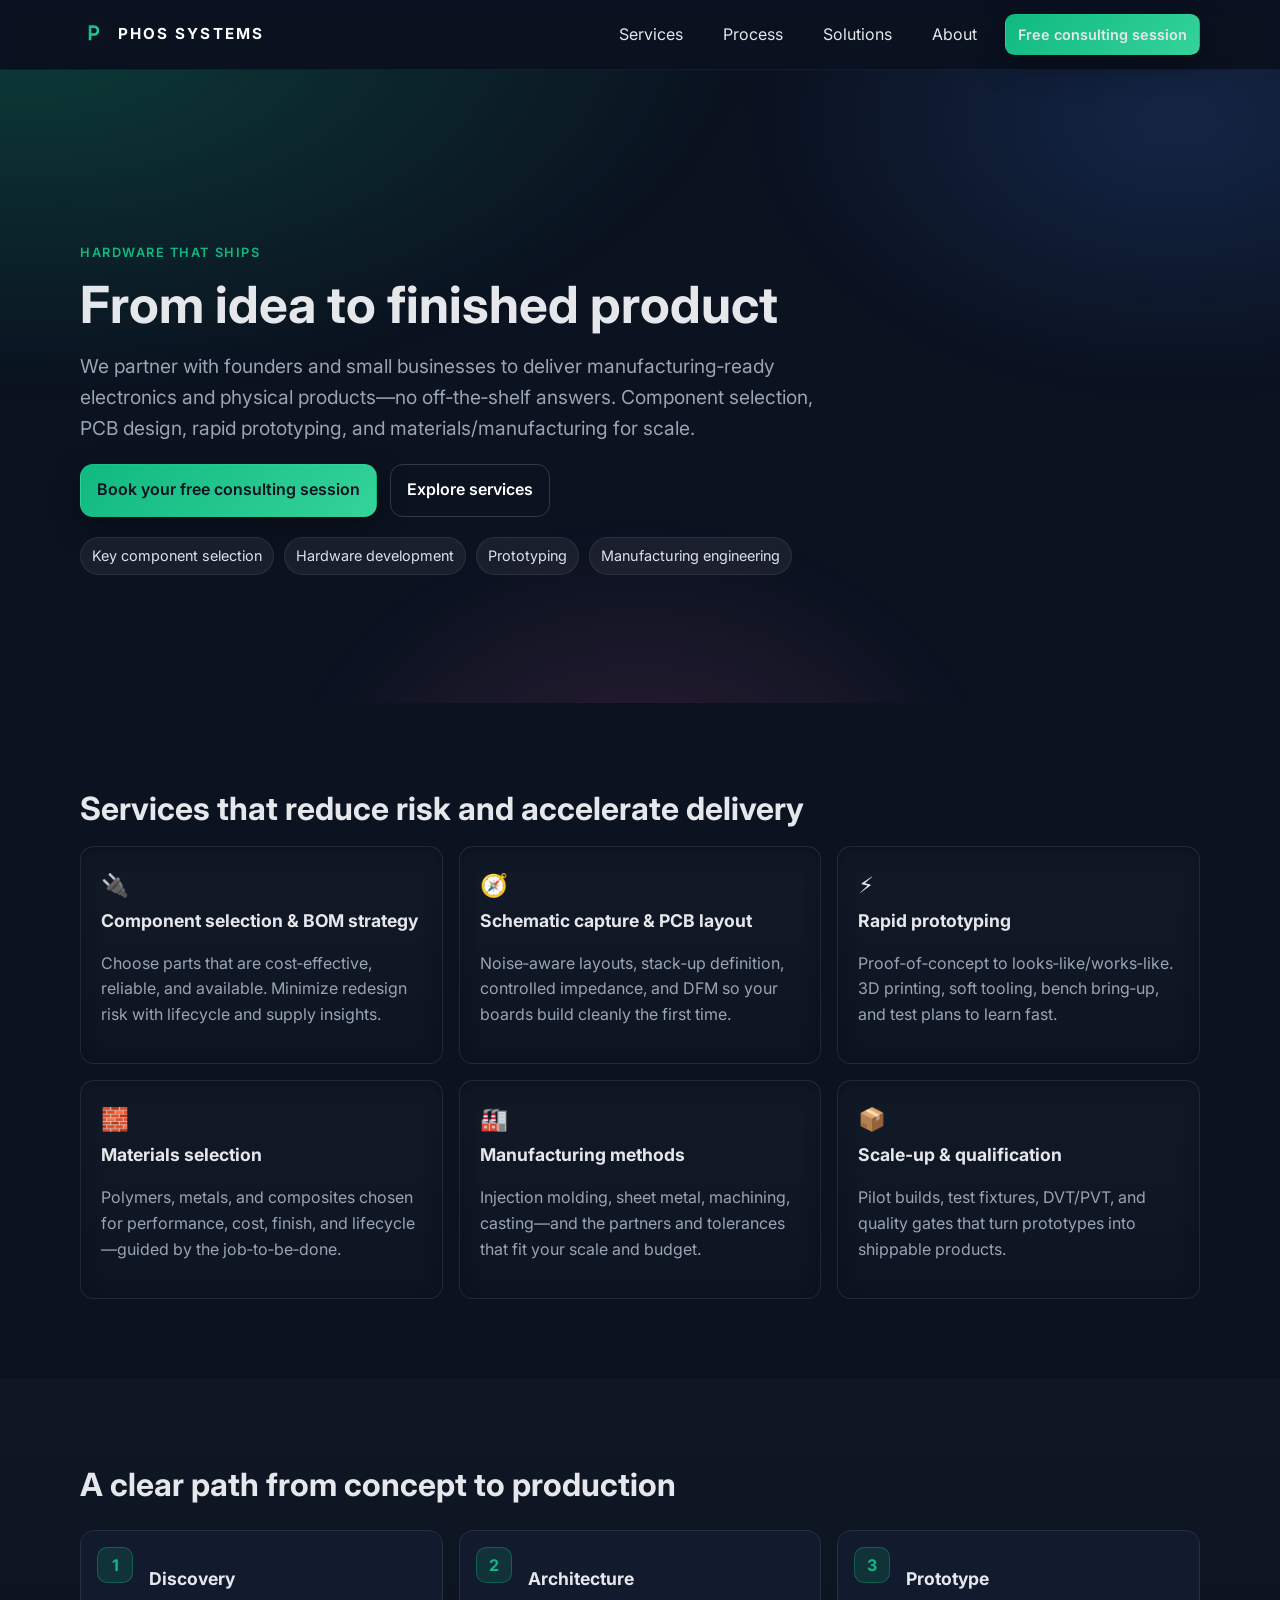
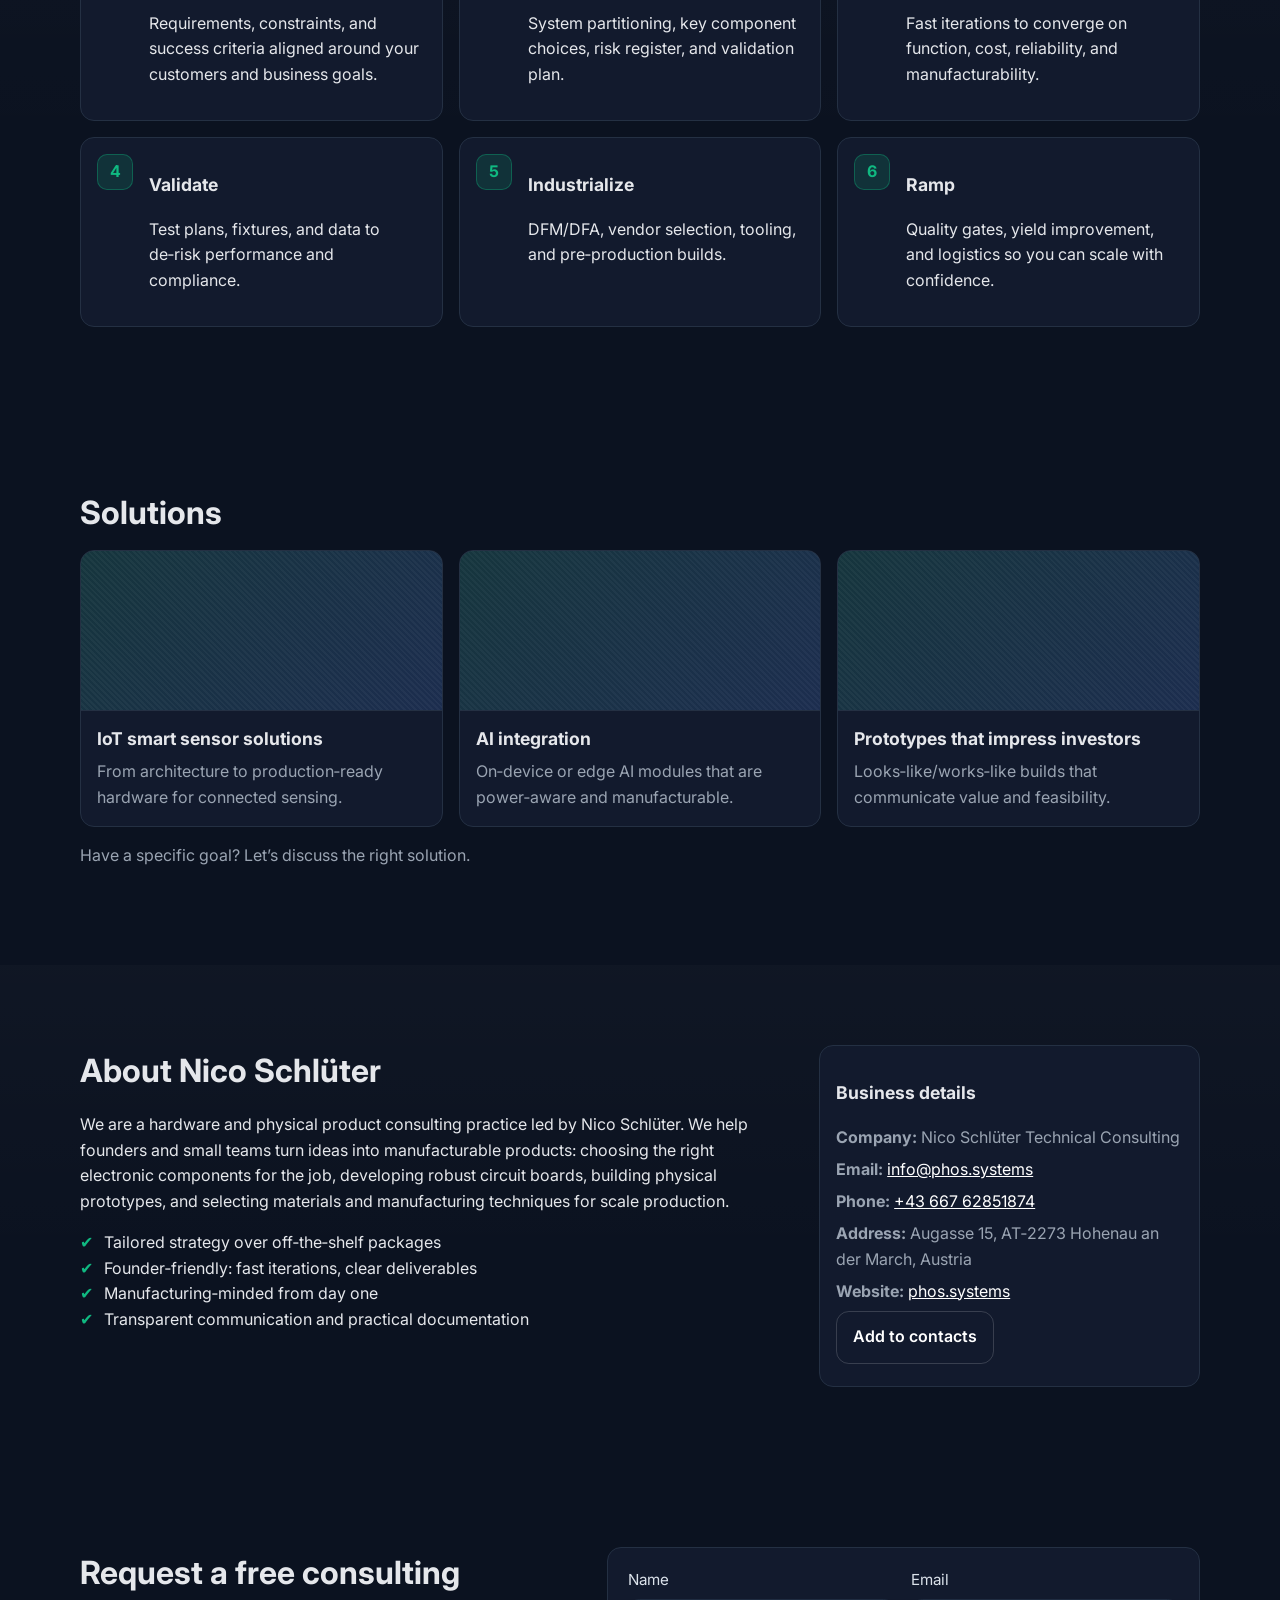
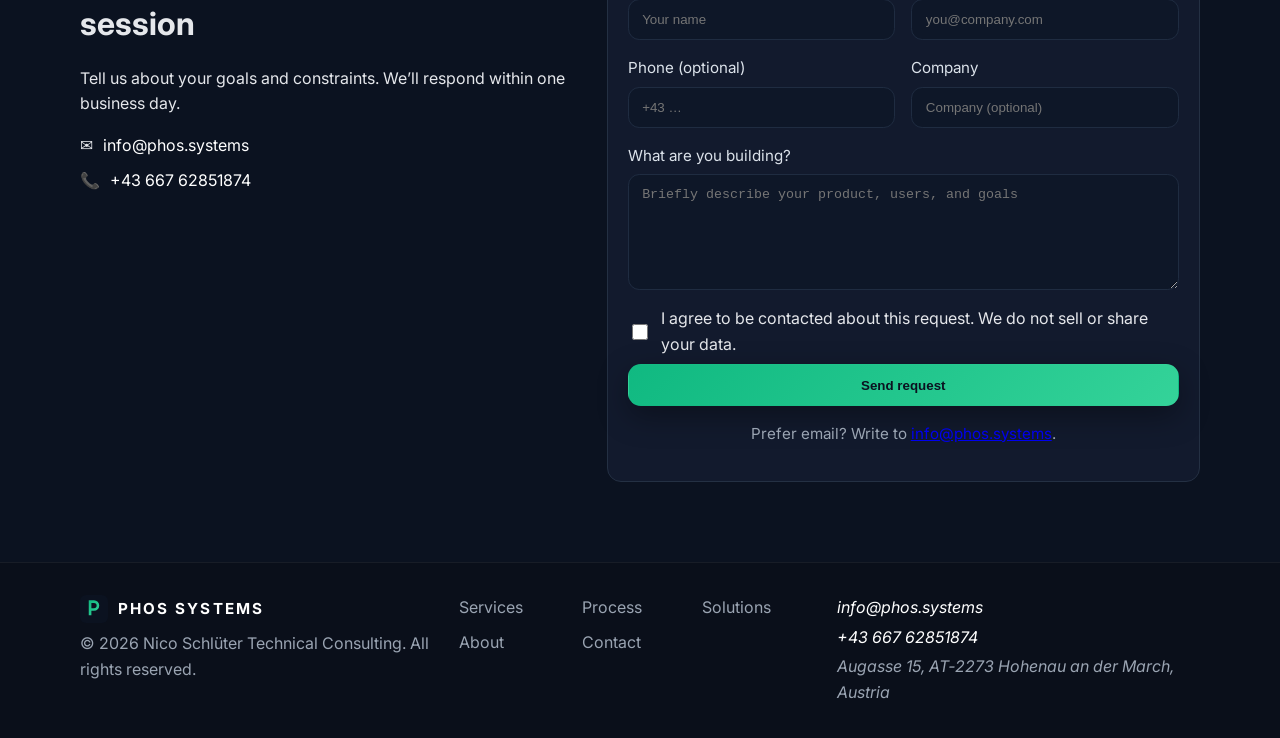
==== index.html @ ff8e6a39 "Initial site" ====
<!doctype html>
<html lang="en">
<head>
  <meta charset="utf-8" />
  <meta name="viewport" content="width=device-width, initial-scale=1" />
  <title>Phos Systems — Hardware Consulting for Startups & SMEs</title>
  <meta name="description" content="Hardware and product consulting by Nico Schlüter: component selection, PCB design, rapid prototyping, materials and manufacturing for scalable production." />
  <link rel="canonical" href="https://phos.systems/" />
  <meta name="theme-color" content="#0b1220" />

  <!-- Open Graph -->
  <meta property="og:title" content="Phos Systems — Hardware Consulting for Startups & SMEs" />
  <meta property="og:description" content="Component selection, PCB design, prototyping, materials & manufacturing for scale production." />
  <meta property="og:type" content="website" />
  <meta property="og:url" content="https://phos.systems/" />
  <meta property="og:image" content="https://phos.systems/og-image.jpg" />

  <!-- Twitter -->
  <meta name="twitter:card" content="summary_large_image" />
  <meta name="twitter:title" content="Phos Systems — Hardware Consulting for Startups & SMEs" />
  <meta name="twitter:description" content="Component selection, PCB design, prototyping, materials & manufacturing for scale production." />

  <!-- Fonts -->
  <link rel="preconnect" href="https://fonts.googleapis.com" />
  <link rel="preconnect" href="https://fonts.gstatic.com" crossorigin />
  <link href="https://fonts.googleapis.com/css2?family=Inter:wght@400;500;600;700&display=swap" rel="stylesheet" />

  <link rel="icon" href="assets/favicon.svg" type="image/svg+xml" />
  <link rel="stylesheet" href="assets/styles.css" />

  <script type="application/ld+json">
  {
    "@context": "https://schema.org",
    "@type": "ProfessionalService",
    "name": "Phos Systems",
    "url": "https://phos.systems/",
    "logo": "https://phos.systems/assets/favicon.svg",
    "image": "https://phos.systems/og-image.jpg",
    "description": "Hardware and product consulting: component selection, PCB design, prototyping, materials and manufacturing for scalable production.",
    "founder": {
      "@type": "Person",
      "name": "Nico Schlüter"
    },
    "legalName": "Nico Schlüter Technical Consulting",
    "email": "info@phos.systems",
    "telephone": "+43 667 62851874",
    "address": {
      "@type": "PostalAddress",
      "streetAddress": "Augasse 15",
      "addressLocality": "Hohenau an der March",
      "postalCode": "2273",
      "addressCountry": "AT"
    }
  }
  </script>
</head>
<body>
  <header class="site-header">
    <div class="container header-wrap">
      <a href="#top" class="brand" aria-label="Phos Systems home">
        <img src="assets/favicon.svg" alt="Phos Systems" class="brand-icon" />
        <span class="brand-name">PHOS SYSTEMS</span>
      </a>
      <button class="nav-toggle" aria-label="Toggle navigation" aria-expanded="false" data-nav-toggle>
        <span class="bar"></span>
        <span class="bar"></span>
        <span class="bar"></span>
      </button>
      <nav class="nav" data-nav>
        <a href="#services">Services</a>
        <a href="#process">Process</a>
        <a href="#solutions">Solutions</a>
        <a href="#about">About</a>
        <a href="#contact" class="btn btn-sm btn-primary">Free consulting session</a>
      </nav>
    </div>
  </header>

  <main id="top">
    <!-- Hero -->
    <section class="section hero" aria-labelledby="hero-title">
      <div class="hero-bg" aria-hidden="true"></div>
      <div class="container hero-inner">
        <p class="eyebrow">Hardware that ships</p>
        <h1 id="hero-title">From idea to finished product</h1>
        <p class="lead">We partner with founders and small businesses to deliver manufacturing‑ready electronics and physical products—no off‑the‑shelf answers. Component selection, PCB design, rapid prototyping, and materials/manufacturing for scale.</p>
        <div class="cta-row">
          <a class="btn btn-primary" href="#contact">Book your free consulting session</a>
          <a class="btn btn-ghost" href="#services">Explore services</a>
        </div>
        <ul class="pill-list" aria-label="Core expertise">
          <li>Key component selection</li>
          <li>Hardware development</li>
          <li>Prototyping</li>
          <li>Manufacturing engineering</li>
        </ul>
      </div>
    </section>

    <!-- Services -->
    <section id="services" class="section" aria-labelledby="services-title">
      <div class="container">
        <h2 id="services-title">Services that reduce risk and accelerate delivery</h2>
        <div class="grid cards">
          <article class="card">
            <div class="icon" aria-hidden="true">🔌</div>
            <h3>Component selection & BOM strategy</h3>
            <p>Choose parts that are cost‑effective, reliable, and available. Minimize redesign risk with lifecycle and supply insights.</p>
          </article>
          <article class="card">
            <div class="icon" aria-hidden="true">🧭</div>
            <h3>Schematic capture & PCB layout</h3>
            <p>Noise‑aware layouts, stack‑up definition, controlled impedance, and DFM so your boards build cleanly the first time.</p>
          </article>
          <article class="card">
            <div class="icon" aria-hidden="true">⚡</div>
            <h3>Rapid prototyping</h3>
            <p>Proof‑of‑concept to looks‑like/works‑like. 3D printing, soft tooling, bench bring‑up, and test plans to learn fast.</p>
          </article>
          <article class="card">
            <div class="icon" aria-hidden="true">🧱</div>
            <h3>Materials selection</h3>
            <p>Polymers, metals, and composites chosen for performance, cost, finish, and lifecycle—guided by the job‑to‑be‑done.</p>
          </article>
          <article class="card">
            <div class="icon" aria-hidden="true">🏭</div>
            <h3>Manufacturing methods</h3>
            <p>Injection molding, sheet metal, machining, casting—and the partners and tolerances that fit your scale and budget.</p>
          </article>
          <article class="card">
            <div class="icon" aria-hidden="true">📦</div>
            <h3>Scale‑up & qualification</h3>
            <p>Pilot builds, test fixtures, DVT/PVT, and quality gates that turn prototypes into shippable products.</p>
          </article>
        </div>
      </div>
    </section>

    <!-- Process -->
    <section id="process" class="section section-alt" aria-labelledby="process-title">
      <div class="container">
        <h2 id="process-title">A clear path from concept to production</h2>
        <ol class="steps">
          <li>
            <span class="step-number">1</span>
            <div>
              <h3>Discovery</h3>
              <p>Requirements, constraints, and success criteria aligned around your customers and business goals.</p>
            </div>
          </li>
          <li>
            <span class="step-number">2</span>
            <div>
              <h3>Architecture</h3>
              <p>System partitioning, key component choices, risk register, and validation plan.</p>
            </div>
          </li>
          <li>
            <span class="step-number">3</span>
            <div>
              <h3>Prototype</h3>
              <p>Fast iterations to converge on function, cost, reliability, and manufacturability.</p>
            </div>
          </li>
          <li>
            <span class="step-number">4</span>
            <div>
              <h3>Validate</h3>
              <p>Test plans, fixtures, and data to de‑risk performance and compliance.</p>
            </div>
          </li>
          <li>
            <span class="step-number">5</span>
            <div>
              <h3>Industrialize</h3>
              <p>DFM/DFA, vendor selection, tooling, and pre‑production builds.</p>
            </div>
          </li>
          <li>
            <span class="step-number">6</span>
            <div>
              <h3>Ramp</h3>
              <p>Quality gates, yield improvement, and logistics so you can scale with confidence.</p>
            </div>
          </li>
        </ol>
      </div>
    </section>

    <!-- Solutions -->
    <section id="solutions" class="section" aria-labelledby="solutions-title">
      <div class="container">
        <h2 id="solutions-title">Solutions</h2>
        <div class="grid work-grid">
          <article class="work-item">
            <div class="work-thumb" aria-hidden="true"></div>
            <h3>IoT smart sensor solutions</h3>
            <p>From architecture to production‑ready hardware for connected sensing.</p>
          </article>
          <article class="work-item">
            <div class="work-thumb" aria-hidden="true"></div>
            <h3>AI integration</h3>
            <p>On‑device or edge AI modules that are power‑aware and manufacturable.</p>
          </article>
          <article class="work-item">
            <div class="work-thumb" aria-hidden="true"></div>
            <h3>Prototypes that impress investors</h3>
            <p>Looks‑like/works‑like builds that communicate value and feasibility.</p>
          </article>
        </div>
        <p class="note">Have a specific goal? Let’s discuss the right solution.</p>
      </div>
    </section>

    <!-- About -->
    <section id="about" class="section section-alt" aria-labelledby="about-title">
      <div class="container about-grid">
        <div>
          <h2 id="about-title">About Nico Schlüter</h2>
          <p>We are a hardware and physical product consulting practice led by Nico Schlüter. We help founders and small teams turn ideas into manufacturable products: choosing the right electronic components for the job, developing robust circuit boards, building physical prototypes, and selecting materials and manufacturing techniques for scale production.</p>
          <ul class="checklist">
            <li>Tailored strategy over off‑the‑shelf packages</li>
            <li>Founder‑friendly: fast iterations, clear deliverables</li>
            <li>Manufacturing‑minded from day one</li>
            <li>Transparent communication and practical documentation</li>
          </ul>
        </div>
        <aside class="contact-card">
          <h3>Business details</h3>
          <p><strong>Company:</strong> Nico Schlüter Technical Consulting</p>
          <p><strong>Email:</strong> <a href="mailto:info@phos.systems">info@phos.systems</a></p>
          <p><strong>Phone:</strong> <a href="tel:+4366762851874">+43 667 62851874</a></p>
          <p><strong>Address:</strong> Augasse 15, AT‑2273 Hohenau an der March, Austria</p>
          <p><strong>Website:</strong> <a href="https://phos.systems/">phos.systems</a></p>
          <p><a class="btn btn-ghost" href="assets/nico-schlueter.vcf" download="Nico-Schlueter.vcf">Add to contacts</a></p>
        </aside>
      </div>
    </section>

    <!-- Contact / Consult -->
    <section id="contact" class="section consult" aria-labelledby="consult-title">
      <div class="container consult-grid">
        <div>
          <h2 id="consult-title">Request a free consulting session</h2>
          <p>Tell us about your goals and constraints. We’ll respond within one business day.</p>
          <div class="info-list">
            <div class="info-item">
              <span class="icon" aria-hidden="true">✉️</span>
              <a href="mailto:info@phos.systems">info@phos.systems</a>
            </div>
            <div class="info-item">
              <span class="icon" aria-hidden="true">📞</span>
              <a href="tel:+4366762851874">+43 667 62851874</a>
            </div>
          </div>
        </div>

        <form name="consultation" class="consult-form" method="POST" action="https://formsubmit.co/info@phos.systems" netlify data-netlify="true">
          <!-- FormSubmit options -->
          <input type="hidden" name="_subject" value="New consultation request — phos.systems" />
          <input type="hidden" name="_template" value="table" />
          <input type="hidden" name="_captcha" value="false" />
          <input type="hidden" name="_next" value="https://phos.systems/#thanks" />
          <!-- Netlify form name (for static form capture) -->
          <input type="hidden" name="form-name" value="consultation" />
          <!-- Anti‑bot -->
          <input type="text" name="_honey" style="display:none" tabindex="-1" autocomplete="off" />

          <!-- Context fields -->
          <input type="hidden" name="page_url" id="page_url" />
          <input type="hidden" name="utm_source" id="utm_source" />
          <input type="hidden" name="utm_medium" id="utm_medium" />
          <input type="hidden" name="utm_campaign" id="utm_campaign" />
          <input type="hidden" name="ref" id="ref" />

          <div class="form-grid">
            <label class="field">
              <span>Name</span>
              <input type="text" name="name" placeholder="Your name" required />
            </label>
            <label class="field">
              <span>Email</span>
              <input type="email" name="email" placeholder="you@company.com" required />
            </label>
            <label class="field">
              <span>Phone (optional)</span>
              <input type="tel" name="phone" placeholder="+43 …" />
            </label>
            <label class="field">
              <span>Company</span>
              <input type="text" name="company" placeholder="Company (optional)" />
            </label>
            <label class="field field-full">
              <span>What are you building?</span>
              <textarea name="message" rows="6" placeholder="Briefly describe your product, users, and goals" required></textarea>
            </label>
            <label class="checkbox field-full">
              <input type="checkbox" name="consent" required />
              <span>I agree to be contacted about this request. We do not sell or share your data.</span>
            </label>
          </div>

          <button type="submit" class="btn btn-primary btn-submit">
            <span class="btn-label">Send request</span>
          </button>
          <p class="form-note">Prefer email? Write to <a href="mailto:info@phos.systems">info@phos.systems</a>.</p>
        </form>
      </div>
    </section>

    <section id="thanks" class="section section-compact" aria-live="polite" hidden>
      <div class="container">
        <div class="thanks">
          <h2>Thanks — your request was sent.</h2>
          <p>We’ll reply within one business day. If you don’t see a reply, check your spam folder or email <a href="mailto:info@phos.systems">info@phos.systems</a>.</p>
        </div>
      </div>
    </section>
  </main>

  <footer class="site-footer">
    <div class="container footer-grid">
      <div>
        <div class="brand-row">
          <img src="assets/favicon.svg" alt="Phos Systems" class="brand-icon" />
          <span class="brand-name">PHOS SYSTEMS</span>
        </div>
        <p class="fine">© <span id="year"></span> Nico Schlüter Technical Consulting. All rights reserved.</p>
      </div>
      <div class="footer-links">
        <a href="#services">Services</a>
        <a href="#process">Process</a>
        <a href="#solutions">Solutions</a>
        <a href="#about">About</a>
        <a href="#contact">Contact</a>
      </div>
      <address class="footer-contact">
        <a href="mailto:info@phos.systems">info@phos.systems</a>
        <a href="tel:+4366762851874">+43 667 62851874</a>
        <span>Augasse 15, AT‑2273 Hohenau an der March, Austria</span>
      </address>
    </div>
  </footer>

  <script src="assets/script.js" defer></script>
</body>
</html>
---- assets/styles.css ----
/* Phos Systems — styles */
:root {
  --bg: #0b1220;
  --bg-elev: #0f172a;
  --text: #e5e7eb;
  --muted: #9aa4b2;
  --card: #121a2d;
  --line: #243043;
  --accent: #10b981; /* emerald */
  --accent-2: #34d399;
  --warn: #f59e0b;
  --err: #ef4444;
  --shadow: 0 10px 30px rgba(0,0,0,.35);
  --radius: 14px;
  --radius-sm: 10px;
  --container: 1120px;
}

* { box-sizing: border-box; }
html, body { height: 100%; }
body {
  margin: 0;
  font-family: Inter, ui-sans-serif, system-ui, -apple-system, Segoe UI, Roboto, "Helvetica Neue", Arial, "Noto Sans", "Apple Color Emoji", "Segoe UI Emoji";
  background: var(--bg);
  color: var(--text);
  line-height: 1.6;
  -webkit-font-smoothing: antialiased;
  -moz-osx-font-smoothing: grayscale;
}
img { max-width: 100%; display: block; }

.container { width: min(100% - 2rem, var(--container)); margin-inline: auto; }
.section { padding: 5rem 0; }
.section-compact { padding: 2.5rem 0; }
.section-alt { background: linear-gradient(180deg, rgba(255,255,255,0.02), rgba(255,255,255,0) 60%); }

/* Header */
.site-header { position: sticky; top: 0; z-index: 50; backdrop-filter: blur(8px); background: rgba(11,18,32,.6); border-bottom: 1px solid rgba(255,255,255,.05); }
.header-wrap { display: flex; align-items: center; justify-content: space-between; padding: .85rem 0; }
.brand { display: inline-flex; align-items: center; gap: .6rem; text-decoration: none; color: var(--text); }
.brand-icon { width: 28px; height: 28px; }
.brand-name { font-weight: 700; letter-spacing: .14em; font-size: .95rem; color: #fff; }

.nav { display: flex; align-items: center; gap: 1rem; }
.nav a { color: var(--text); text-decoration: none; padding: .5rem .75rem; border-radius: .6rem; }
.nav a:hover { background: rgba(255,255,255,.06); }
.nav-toggle { display: none; background: transparent; border: 0; padding: .5rem; cursor: pointer; }
.nav-toggle .bar { display: block; width: 22px; height: 2px; background: #fff; margin: 4px 0; border-radius: 2px; }

/* Hero */
.hero { position: relative; overflow: clip; }
.hero-bg { position: absolute; inset: -20% -10%; background:
  radial-gradient(1200px 600px at 10% 10%, rgba(16,185,129,.25), transparent 60%),
  radial-gradient(700px 450px at 85% 20%, rgba(59,130,246,.18), transparent 60%),
  radial-gradient(600px 500px at 50% 100%, rgba(244,114,182,.15), transparent 60%);
  filter: blur(20px);
}
.hero-inner { position: relative; z-index: 1; padding-top: 5rem; padding-bottom: 3rem; }
.eyebrow { color: var(--accent); font-weight: 600; text-transform: uppercase; letter-spacing: .12em; font-size: .8rem; }
.hero h1 { font-size: clamp(2rem, 5vw, 3.2rem); line-height: 1.1; margin: .5rem 0 1rem; }
.lead { font-size: clamp(1.05rem, 1.5vw, 1.25rem); color: var(--muted); max-width: 62ch; }
.pill-list { list-style: none; padding: 0; margin: 1.25rem 0 0; display: flex; flex-wrap: wrap; gap: .6rem; }
.pill-list li { background: rgba(255,255,255,.06); border: 1px solid rgba(255,255,255,.08); padding: .4rem .7rem; border-radius: 999px; font-size: .9rem; color: #dbe2ea; }

.cta-row { display: flex; gap: .8rem; margin-top: 1.25rem; }

/* Buttons */
.btn { --pad-x: 1rem; --pad-y: .8rem; display: inline-flex; align-items: center; justify-content: center; gap: .5rem; padding: var(--pad-y) var(--pad-x); border-radius: .8rem; text-decoration: none; font-weight: 600; cursor: pointer; border: 1px solid transparent; }
.btn-sm { --pad-x: .9rem; --pad-y: .55rem; font-size: .9rem; }
.btn-primary { color: #0b1220; background: linear-gradient(135deg, var(--accent), var(--accent-2)); box-shadow: var(--shadow); }
.btn-primary:hover { filter: brightness(1.05) saturate(1.05); }
.btn-ghost { color: #fff; border-color: rgba(255,255,255,.16); background: transparent; }
.btn-ghost:hover { background: rgba(255,255,255,.06); }

/* Cards */
.cards { grid-template-columns: repeat(6, 1fr); gap: 1rem; }
.card { grid-column: span 2; background: linear-gradient(180deg, rgba(255,255,255,.03), rgba(255,255,255,.01)); border: 1px solid rgba(255,255,255,.08); border-radius: var(--radius); padding: 1.25rem; box-shadow: 0 6px 18px rgba(0,0,0,.25) inset; }
.card .icon { font-size: 1.4rem; }
.card h3 { margin-top: .25rem; margin-bottom: .25rem; }
.card p { color: var(--muted); }

/* Steps */
.steps { list-style: none; padding: 0; margin: 1.25rem 0 0; display: grid; gap: 1rem; grid-template-columns: repeat(3, 1fr); }
.steps li { background: var(--card); border: 1px solid var(--line); border-radius: var(--radius); padding: 1rem; display: grid; grid-template-columns: auto 1fr; gap: 1rem; align-items: start; }
.step-number { width: 36px; height: 36px; border-radius: 10px; background: rgba(16,185,129,.15); border: 1px solid rgba(16,185,129,.35); color: var(--accent); display: inline-grid; place-items: center; font-weight: 700; }

/* Work */
.work-grid { grid-template-columns: repeat(3, 1fr); gap: 1rem; }
.work-item { background: var(--card); border: 1px solid var(--line); border-radius: var(--radius); overflow: hidden; }
.work-thumb { height: 160px; background:
  linear-gradient(135deg, rgba(16,185,129,.15), rgba(59,130,246,.15)),
  repeating-linear-gradient(45deg, rgba(255,255,255,.06) 0 2px, rgba(255,255,255,.02) 2px 4px);
  border-bottom: 1px solid var(--line);
}
.work-item h3 { margin: .9rem 1rem 0; }
.work-item p { margin: .35rem 1rem 1rem; color: var(--muted); }
.note { color: var(--muted); margin-top: 1rem; }

/* About */
.about-grid { display: grid; grid-template-columns: 1.3fr .7fr; gap: 2rem; align-items: start; }
.checklist { list-style: none; padding: 0; margin: 1rem 0 0; }
.checklist li { position: relative; padding-left: 1.5rem; }
.checklist li::before { content: "✔"; position: absolute; left: 0; color: var(--accent); }
.contact-card { background: var(--card); border: 1px solid var(--line); border-radius: var(--radius); padding: 1rem; }
.contact-card p { margin: .4rem 0; color: var(--muted); }
.contact-card a { color: #fff; }

/* Consult */
.consult-grid { display: grid; grid-template-columns: 1fr 1.2fr; gap: 2rem; align-items: start; }
.consult-form { background: var(--card); border: 1px solid var(--line); border-radius: var(--radius); padding: 1.25rem; }
.form-grid { display: grid; grid-template-columns: repeat(2, 1fr); gap: 1rem; }
.field { display: grid; gap: .4rem; }
.field span { font-size: .95rem; color: #dbe2ea; }
.field input[type="text"], .field input[type="email"], .field input[type="tel"], .field select, .field textarea {
  width: 100%; background: #0e1728; border: 1px solid #1f2c41; color: #e7edf6; border-radius: .7rem; padding: .75rem .85rem;
}
.field-full { grid-column: 1 / -1; }
.checkbox { display: flex; align-items: center; gap: .6rem; }
.checkbox input { width: 18px; height: 18px; }
.btn-submit { width: 100%; margin-top: .4rem; }
.form-note { color: var(--muted); text-align: center; font-size: .95rem; }

/* Footer */
.site-footer { padding: 2rem 0; border-top: 1px solid rgba(255,255,255,.06); background: #0a0f1a; }
.footer-grid { display: grid; grid-template-columns: 1fr 1fr 1fr; gap: 1rem; align-items: start; }
.brand-row { display: flex; align-items: center; gap: .6rem; }
.footer-links { display: grid; grid-template-columns: repeat(3, auto); gap: .6rem; }
.footer-links a { color: var(--muted); text-decoration: none; }
.footer-links a:hover { color: #fff; }
.footer-contact { display: grid; gap: .25rem; color: var(--muted); }
.footer-contact a { color: #fff; text-decoration: none; display: inline-block; }
.fine { color: var(--muted); margin-top: .5rem; }

/* Utilities */
.grid { display: grid; }
.section h2 { font-size: clamp(1.6rem, 3vw, 2rem); margin: 0 0 .75rem; }
.section h3 { font-size: 1.1rem; }
.info-list { display: grid; gap: .6rem; margin-top: 1rem; }
.info-item { display: inline-flex; align-items: center; gap: .6rem; }
.info-item a { color: #fff; text-decoration: none; }

/* Responsive */
@media (max-width: 960px) {
  .cards { grid-template-columns: repeat(2, 1fr); }
  .card { grid-column: auto; }
  .steps { grid-template-columns: 1fr 1fr; }
  .work-grid { grid-template-columns: 1fr 1fr; }
  .about-grid { grid-template-columns: 1fr; }
  .consult-grid { grid-template-columns: 1fr; }
}

@media (max-width: 720px) {
  .nav { position: fixed; inset: 56px 0 auto 0; background: rgba(10,15,26,.98); border-bottom: 1px solid rgba(255,255,255,.06); transform: translateY(-120%); transition: transform .25s ease; padding: .75rem 1rem; flex-direction: column; gap: .25rem; }
  .nav.open { transform: translateY(0); }
  .nav-toggle { display: inline-block; }
  .cta-row { flex-direction: column; align-items: start; }
  .pill-list { gap: .4rem; }
  .cards { grid-template-columns: 1fr; }
  .steps { grid-template-columns: 1fr; }
  .work-grid { grid-template-columns: 1fr; }
  .footer-grid { grid-template-columns: 1fr; }
}
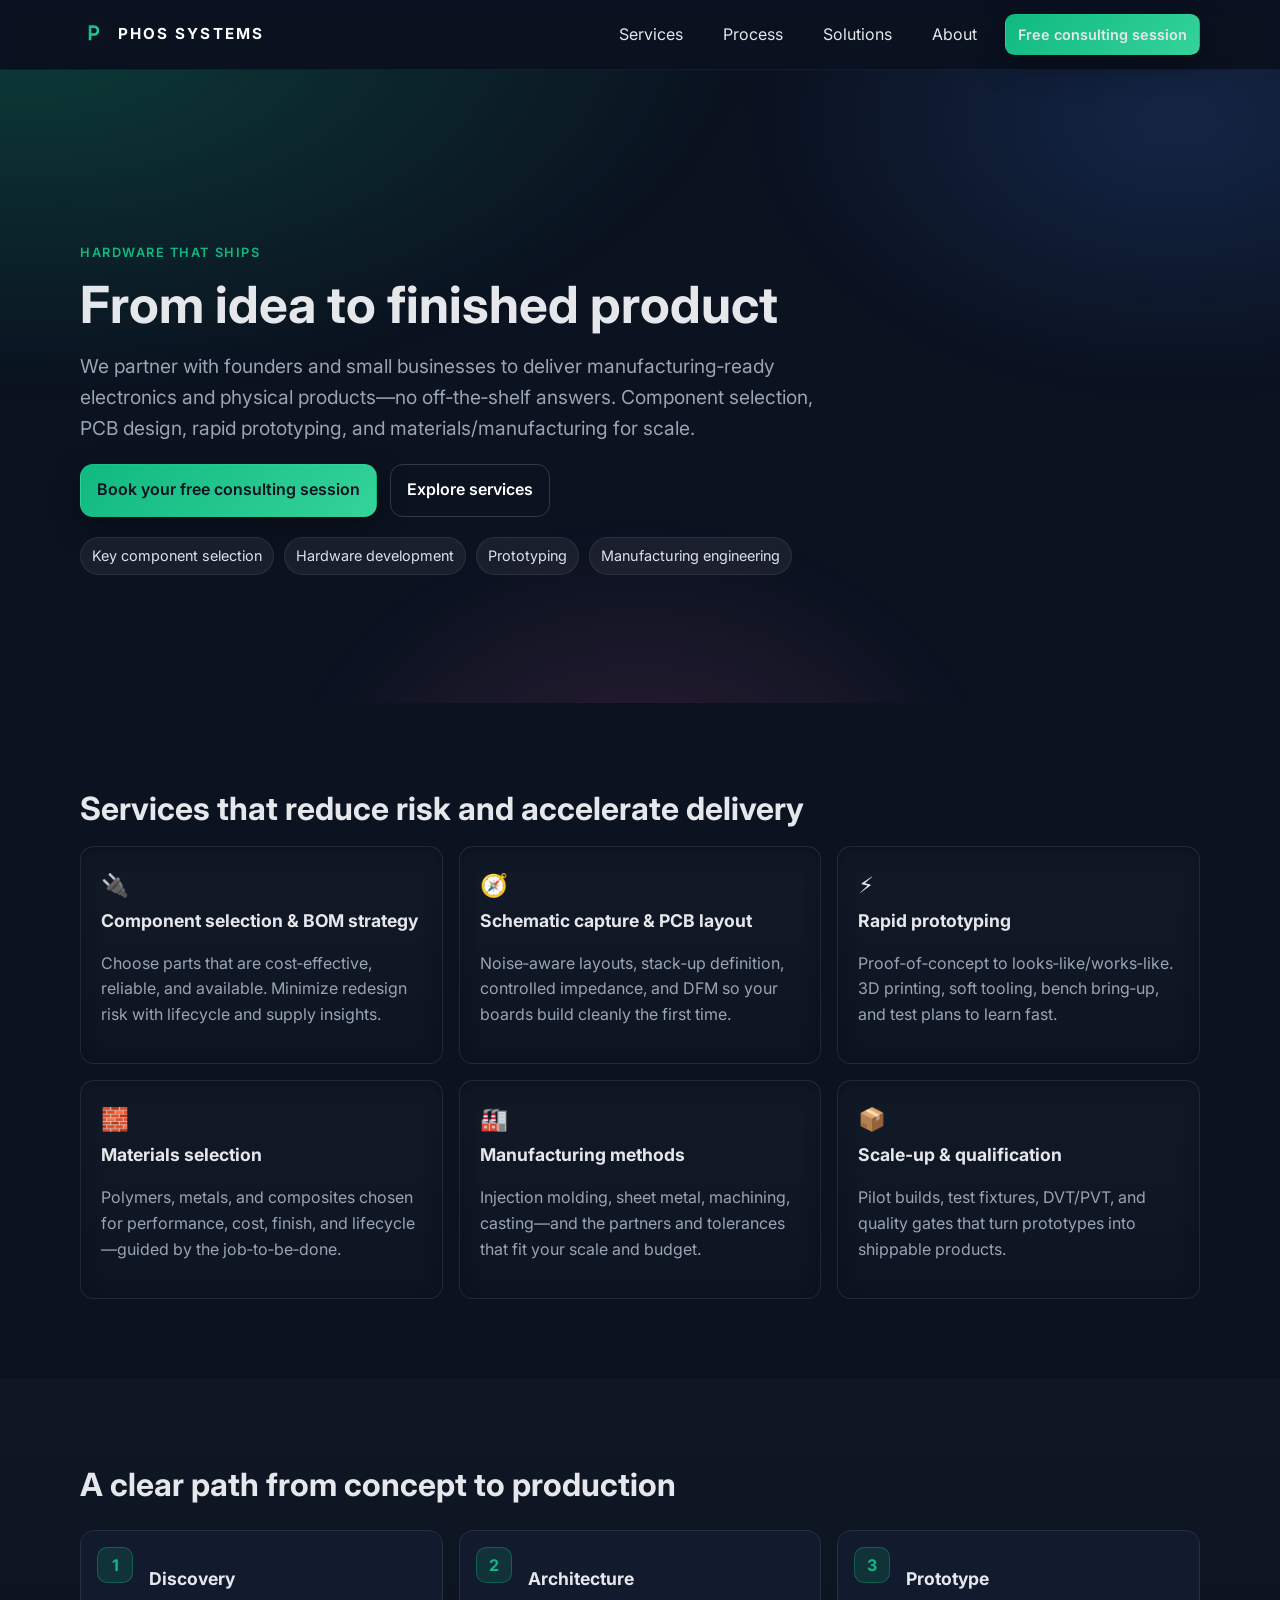
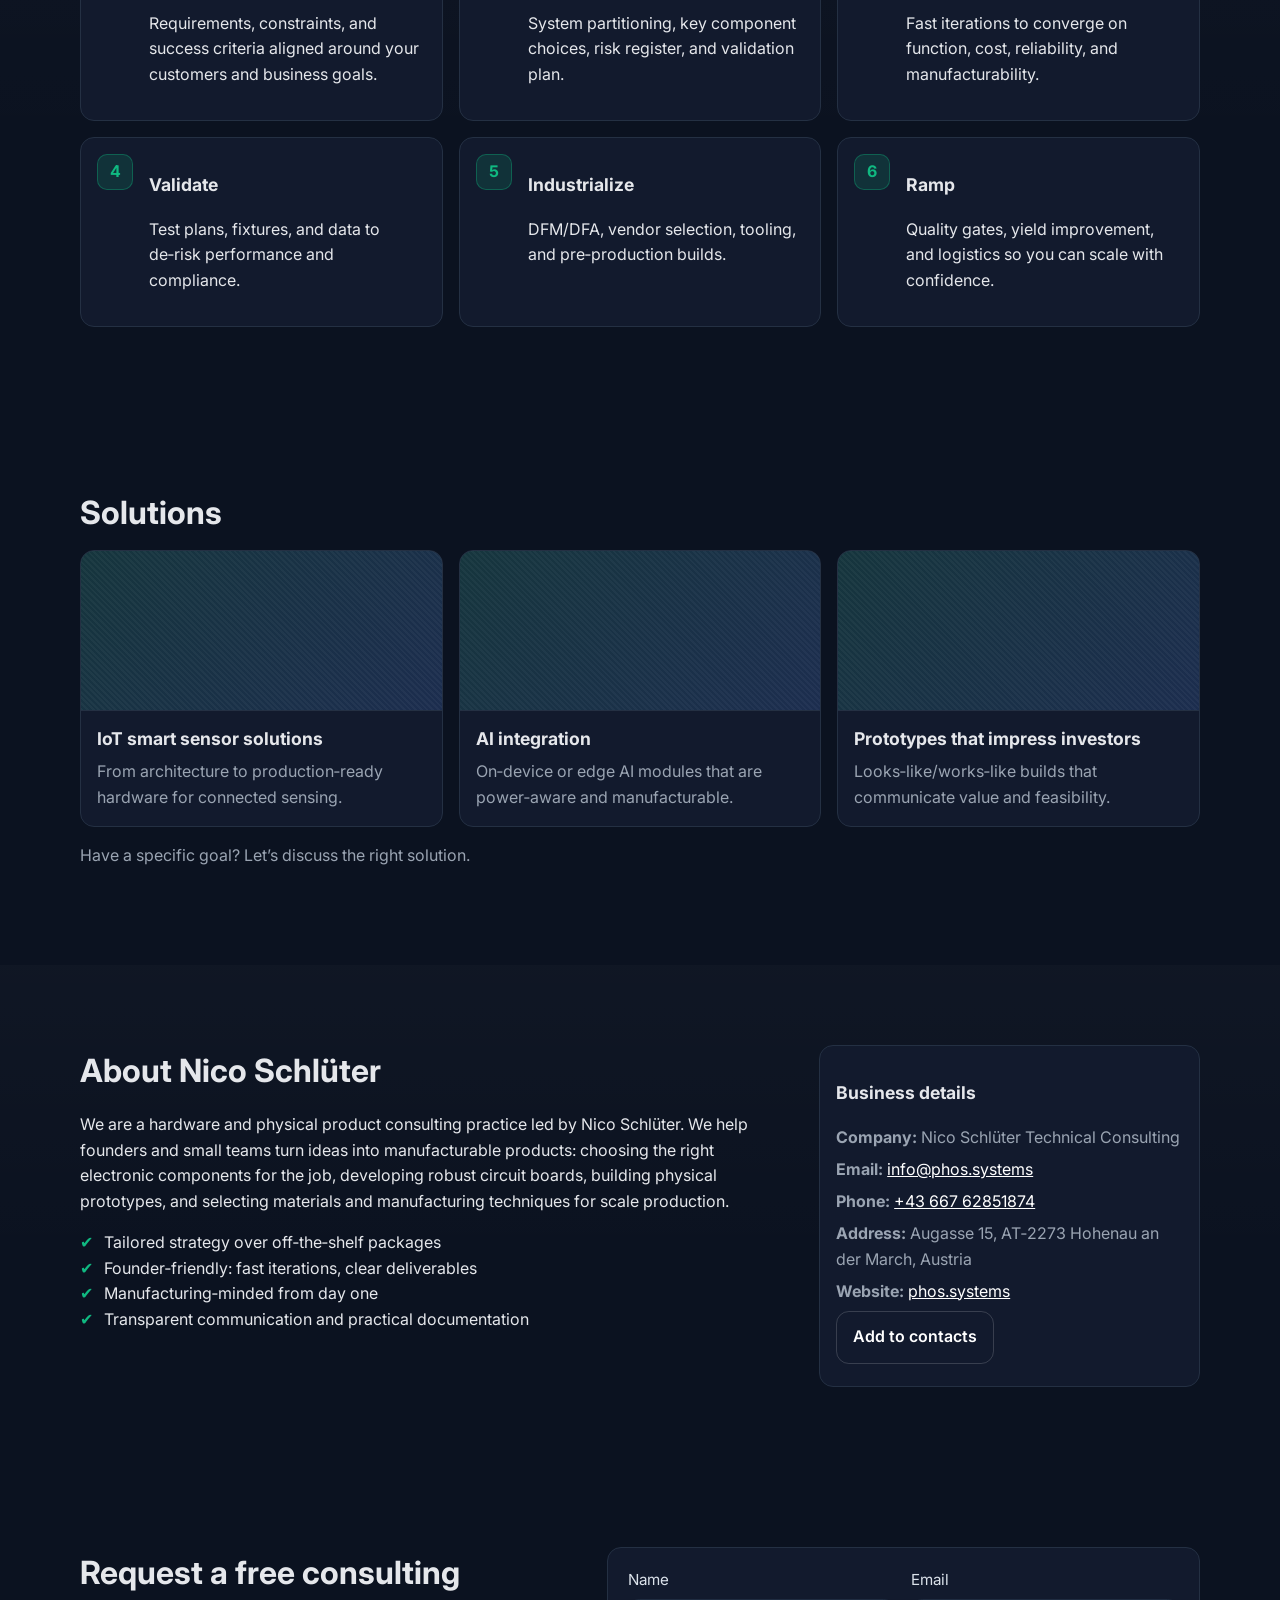
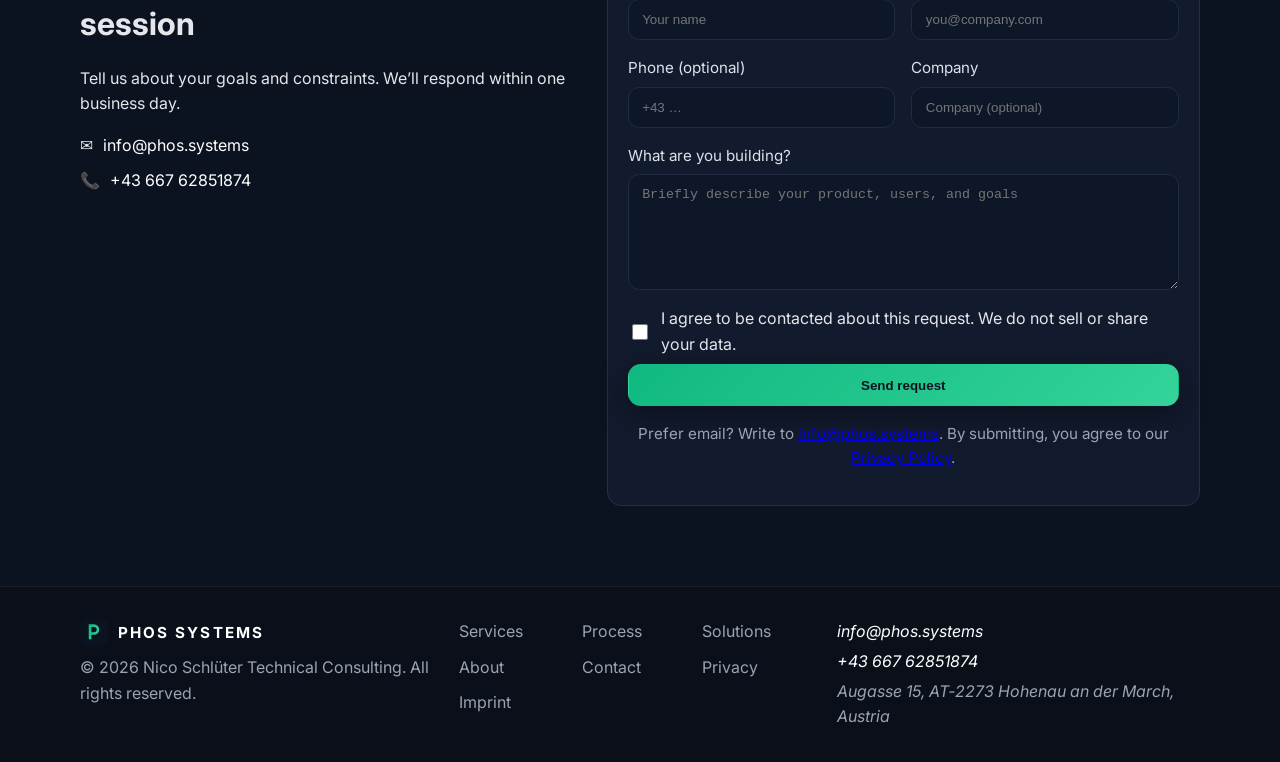
==== commit c0a3d332: "feat: add business card assets and legal pages (imprint, privacy)" ====
--- a/index.html
+++ b/index.html
@@ -303,7 +303,7 @@
           <button type="submit" class="btn btn-primary btn-submit">
             <span class="btn-label">Send request</span>
           </button>
-          <p class="form-note">Prefer email? Write to <a href="mailto:info@phos.systems">info@phos.systems</a>.</p>
+          <p class="form-note">Prefer email? Write to <a href="mailto:info@phos.systems">info@phos.systems</a>. By submitting, you agree to our <a href="privacy.html">Privacy Policy</a>.</p>
         </form>
       </div>
     </section>
@@ -333,6 +333,8 @@
         <a href="#solutions">Solutions</a>
         <a href="#about">About</a>
         <a href="#contact">Contact</a>
+        <a href="privacy.html">Privacy</a>
+        <a href="imprint.html">Imprint</a>
       </div>
       <address class="footer-contact">
         <a href="mailto:info@phos.systems">info@phos.systems</a>
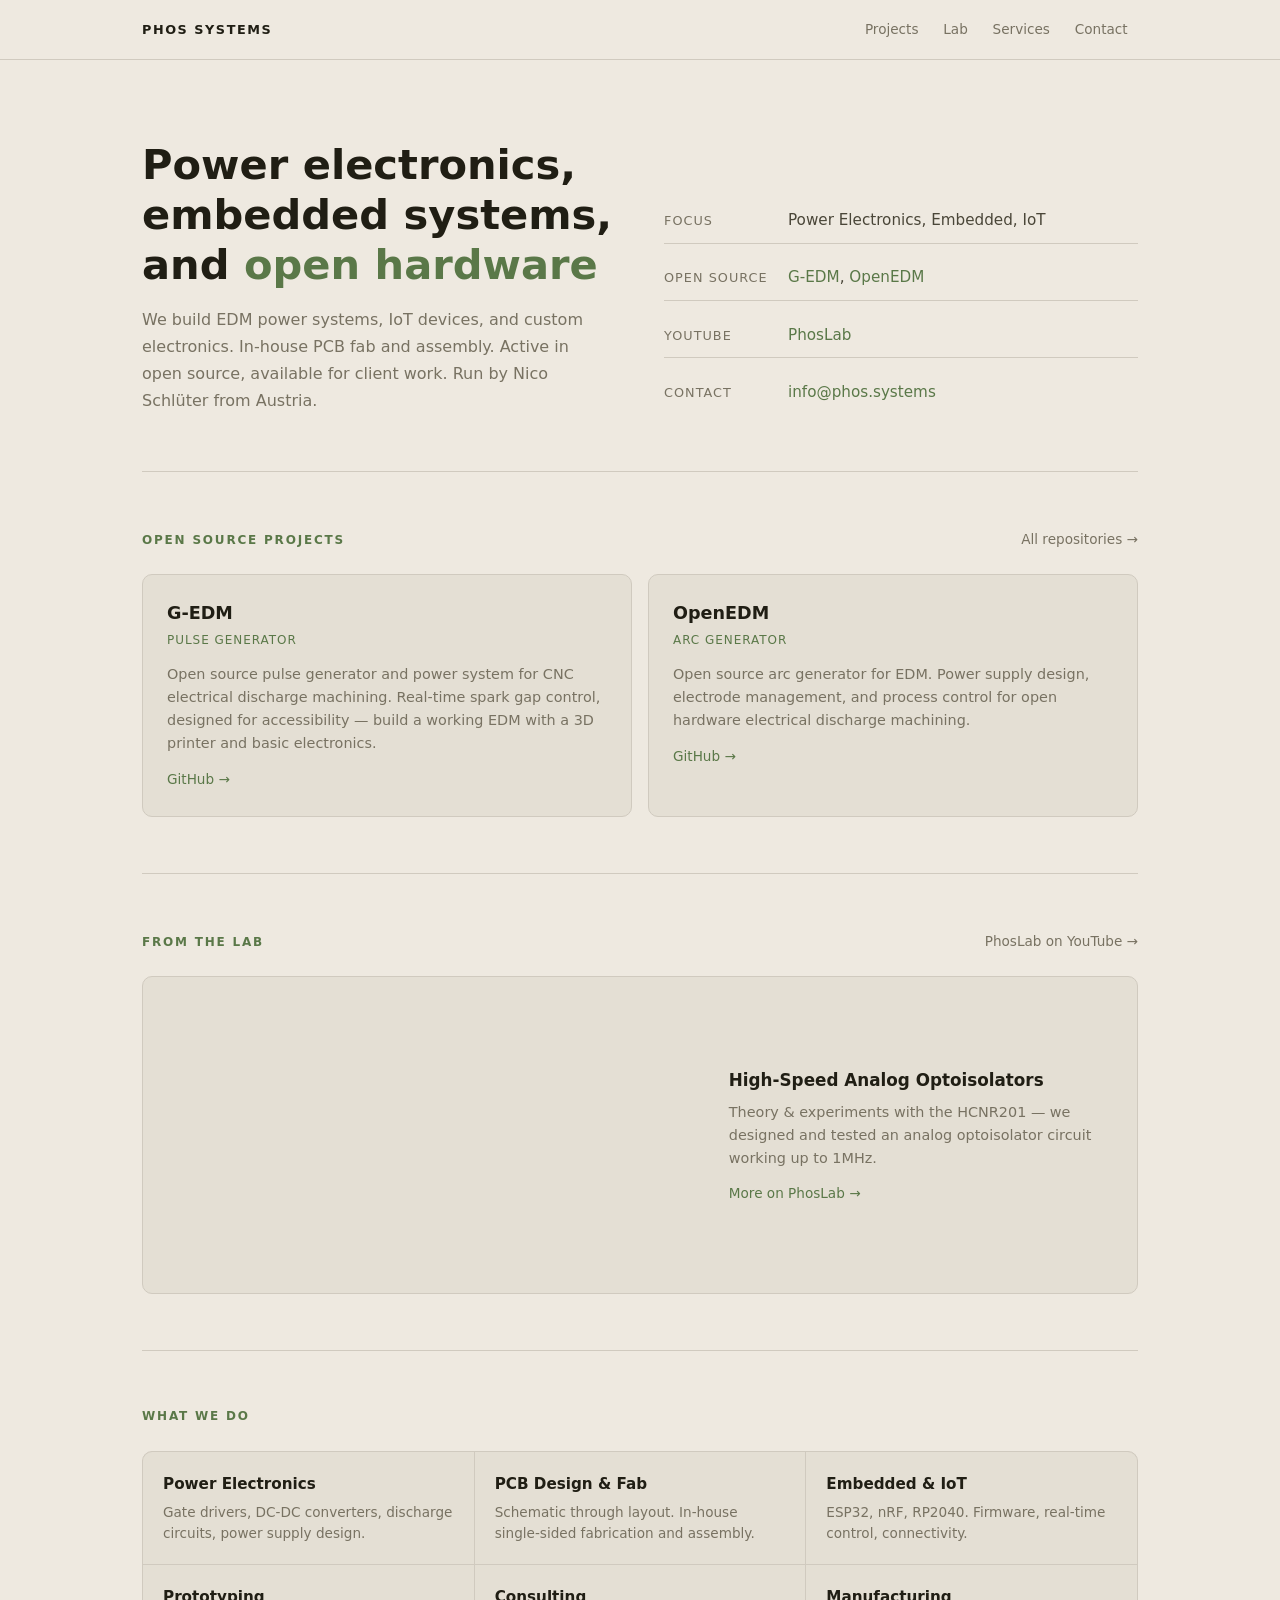
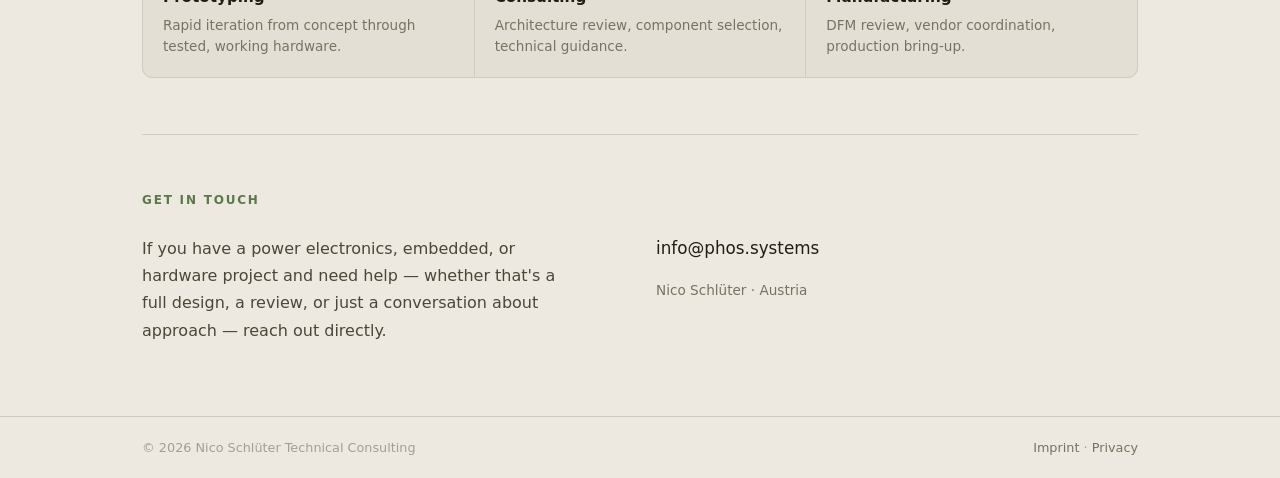
==== commit 024f12fb: "Redesign website: light sage parchment theme, inline CSS, no JS - New single-page design with parchm" ====
--- a/index.html
+++ b/index.html
@@ -1,349 +1,454 @@
 <!doctype html>
 <html lang="en">
 <head>
-  <meta charset="utf-8" />
-  <meta name="viewport" content="width=device-width, initial-scale=1" />
-  <title>Phos Systems — Hardware Consulting for Startups & SMEs</title>
-  <meta name="description" content="Hardware and product consulting by Nico Schlüter: component selection, PCB design, rapid prototyping, materials and manufacturing for scalable production." />
-  <link rel="canonical" href="https://phos.systems/" />
-  <meta name="theme-color" content="#0b1220" />
-
-  <!-- Open Graph -->
-  <meta property="og:title" content="Phos Systems — Hardware Consulting for Startups & SMEs" />
-  <meta property="og:description" content="Component selection, PCB design, prototyping, materials & manufacturing for scale production." />
-  <meta property="og:type" content="website" />
-  <meta property="og:url" content="https://phos.systems/" />
-  <meta property="og:image" content="https://phos.systems/og-image.jpg" />
-
-  <!-- Twitter -->
-  <meta name="twitter:card" content="summary_large_image" />
-  <meta name="twitter:title" content="Phos Systems — Hardware Consulting for Startups & SMEs" />
-  <meta name="twitter:description" content="Component selection, PCB design, prototyping, materials & manufacturing for scale production." />
-
-  <!-- Fonts -->
-  <link rel="preconnect" href="https://fonts.googleapis.com" />
-  <link rel="preconnect" href="https://fonts.gstatic.com" crossorigin />
-  <link href="https://fonts.googleapis.com/css2?family=Inter:wght@400;500;600;700&display=swap" rel="stylesheet" />
-
-  <link rel="icon" href="assets/favicon.svg" type="image/svg+xml" />
-  <link rel="stylesheet" href="assets/styles.css" />
-
-  <script type="application/ld+json">
-  {
-    "@context": "https://schema.org",
-    "@type": "ProfessionalService",
-    "name": "Phos Systems",
-    "url": "https://phos.systems/",
-    "logo": "https://phos.systems/assets/favicon.svg",
-    "image": "https://phos.systems/og-image.jpg",
-    "description": "Hardware and product consulting: component selection, PCB design, prototyping, materials and manufacturing for scalable production.",
-    "founder": {
-      "@type": "Person",
-      "name": "Nico Schlüter"
-    },
-    "legalName": "Nico Schlüter Technical Consulting",
-    "email": "info@phos.systems",
-    "telephone": "+43 667 62851874",
-    "address": {
-      "@type": "PostalAddress",
-      "streetAddress": "Augasse 15",
-      "addressLocality": "Hohenau an der March",
-      "postalCode": "2273",
-      "addressCountry": "AT"
-    }
-  }
-  </script>
+  <meta charset="utf-8">
+  <meta name="viewport" content="width=device-width, initial-scale=1">
+  <title>Phos Systems — Power Electronics, Embedded Systems, Open Hardware</title>
+  <meta name="description" content="Power electronics, embedded systems, and open hardware. EDM pulse generators, IoT devices, custom electronics. In-house PCB fabrication and assembly. Based in Austria.">
+  <link rel="icon" href="assets/favicon.svg" type="image/svg+xml">
+  <style>
+    * { margin: 0; padding: 0; box-sizing: border-box; }
+    ::selection { background: #b4c8ae; color: #1e2418; }
+
+    :root {
+      --bg: #eee9e0;
+      --surface: #e4dfd4;
+      --border: #d0cabf;
+      --text: #4a4638;
+      --text-dim: #787262;
+      --text-bright: #201e14;
+      --green: #5a7848;
+      --green-dim: #6e9660;
+    }
+
+    body {
+      background: var(--bg);
+      color: var(--text);
+      font-family: -apple-system, 'Segoe UI', system-ui, Helvetica, Arial, sans-serif;
+      font-size: 15px;
+      line-height: 1.65;
+      -webkit-font-smoothing: antialiased;
+    }
+
+    a { color: var(--green); text-decoration: none; }
+    a:hover { text-decoration: underline; }
+
+    /* Top bar */
+    .topbar {
+      position: sticky;
+      top: 0;
+      z-index: 10;
+      background: rgba(238, 233, 224, 0.90);
+      backdrop-filter: blur(10px);
+      border-bottom: 1px solid var(--border);
+      padding: 0.8rem 0;
+    }
+    .topbar-inner {
+      max-width: 1060px;
+      margin: 0 auto;
+      padding: 0 2rem;
+      display: flex;
+      align-items: center;
+      justify-content: space-between;
+    }
+    .topbar-brand {
+      font-size: 0.8rem;
+      font-weight: 700;
+      letter-spacing: 0.12em;
+      color: var(--text-bright);
+      text-decoration: none;
+    }
+    .topbar-brand:hover { text-decoration: none; color: #201e14; }
+    .topbar-nav { display: flex; gap: 0.25rem; }
+    .topbar-nav a {
+      color: var(--text-dim);
+      font-size: 0.85rem;
+      padding: 0.35rem 0.65rem;
+      border-radius: 6px;
+      transition: background 0.15s, color 0.15s;
+    }
+    .topbar-nav a:hover { background: var(--surface); color: var(--text); text-decoration: none; }
+
+    /* Layout */
+    .page { max-width: 1060px; margin: 0 auto; padding: 0 2rem; }
+
+    /* Hero */
+    .hero {
+      padding: 5rem 0 3.5rem;
+      display: grid;
+      grid-template-columns: 1fr 1fr;
+      gap: 3rem;
+      align-items: end;
+    }
+    .hero-main h1 {
+      font-size: clamp(1.8rem, 4vw, 2.6rem);
+      line-height: 1.2;
+      color: var(--text-bright);
+      font-weight: 600;
+      margin-bottom: 1rem;
+    }
+    .hero-main h1 span { color: var(--green); }
+    .hero-main p {
+      color: var(--text-dim);
+      font-size: 1rem;
+      max-width: 45ch;
+      line-height: 1.7;
+    }
+    .hero-side {
+      display: flex;
+      flex-direction: column;
+      gap: 0.75rem;
+    }
+    .hero-stat {
+      display: flex;
+      align-items: baseline;
+      gap: 0.75rem;
+      padding: 0.6rem 0;
+      border-bottom: 1px solid var(--border);
+    }
+    .hero-stat:last-child { border-bottom: none; }
+    .stat-label { color: var(--text-dim); font-size: 0.8rem; text-transform: uppercase; letter-spacing: 0.08em; min-width: 7rem; }
+    .stat-value { color: var(--text); font-size: 0.95rem; }
+    .stat-value a { color: var(--green); }
+
+    /* Divider */
+    .divider {
+      border: 0;
+      border-top: 1px solid var(--border);
+      margin: 0;
+    }
+
+    /* Section */
+    .section {
+      padding: 3.5rem 0;
+    }
+    .section-head {
+      display: flex;
+      justify-content: space-between;
+      align-items: baseline;
+      margin-bottom: 1.5rem;
+    }
+    .section-title {
+      font-size: 0.75rem;
+      font-weight: 600;
+      text-transform: uppercase;
+      letter-spacing: 0.15em;
+      color: var(--green);
+    }
+    .section-link {
+      font-size: 0.85rem;
+      color: var(--text-dim);
+    }
+
+    /* Project cards */
+    .project-grid {
+      display: grid;
+      grid-template-columns: 1fr 1fr;
+      gap: 1rem;
+    }
+    .project-card {
+      background: var(--surface);
+      border: 1px solid var(--border);
+      border-radius: 10px;
+      padding: 1.5rem;
+      transition: border-color 0.2s;
+    }
+    .project-card:hover { border-color: var(--green-dim); }
+    .project-card h3 {
+      color: var(--text-bright);
+      font-size: 1.1rem;
+      font-weight: 600;
+      margin-bottom: 0.15rem;
+    }
+    .project-card .tag {
+      font-size: 0.75rem;
+      color: var(--green);
+      text-transform: uppercase;
+      letter-spacing: 0.08em;
+      margin-bottom: 0.75rem;
+      display: block;
+    }
+    .project-card p {
+      color: var(--text-dim);
+      font-size: 0.9rem;
+      margin-bottom: 0.75rem;
+      line-height: 1.6;
+    }
+    .project-card .card-link {
+      font-size: 0.85rem;
+      color: var(--green);
+    }
+
+    /* Services */
+    .service-grid {
+      display: grid;
+      grid-template-columns: repeat(3, 1fr);
+      gap: 1px;
+      background: var(--border);
+      border: 1px solid var(--border);
+      border-radius: 10px;
+      overflow: hidden;
+    }
+    .service-cell {
+      background: var(--surface);
+      padding: 1.25rem;
+    }
+    .service-cell h3 {
+      color: var(--text-bright);
+      font-size: 0.95rem;
+      font-weight: 600;
+      margin-bottom: 0.3rem;
+    }
+    .service-cell p {
+      color: var(--text-dim);
+      font-size: 0.85rem;
+      line-height: 1.55;
+    }
+
+    /* Contact */
+    .contact-row {
+      display: grid;
+      grid-template-columns: 1fr 1fr;
+      gap: 2rem;
+    }
+    .contact-text {
+      color: var(--text);
+      font-size: 1rem;
+      line-height: 1.7;
+      max-width: 42ch;
+    }
+    .contact-info {
+      display: flex;
+      flex-direction: column;
+      gap: 0.5rem;
+    }
+    .contact-info a {
+      color: var(--text-bright);
+      font-size: 1.05rem;
+    }
+    .contact-meta {
+      color: var(--text-dim);
+      font-size: 0.85rem;
+      margin-top: 0.5rem;
+    }
+
+    /* Footer */
+    footer {
+      border-top: 1px solid var(--border);
+      padding: 1.25rem 0;
+      margin-top: 1rem;
+    }
+    footer .page {
+      display: flex;
+      justify-content: space-between;
+      font-size: 0.8rem;
+      color: #a49e90;
+    }
+    footer a { color: var(--text-dim); }
+
+    /* Video showcase */
+    .video-showcase {
+      display: grid;
+      grid-template-columns: 1.3fr 1fr;
+      gap: 0;
+      margin-top: 1rem;
+      background: var(--surface);
+      border: 1px solid var(--border);
+      border-radius: 10px;
+      overflow: hidden;
+    }
+    .video-wrap {
+      position: relative;
+      padding-bottom: 56.25%;
+      height: 0;
+    }
+    .video-wrap iframe {
+      position: absolute;
+      top: 0;
+      left: 0;
+      width: 100%;
+      height: 100%;
+      border: 0;
+    }
+    .video-info {
+      padding: 1.5rem;
+      display: flex;
+      flex-direction: column;
+      justify-content: center;
+    }
+    .video-info h3 {
+      color: var(--text-bright);
+      font-size: 1.05rem;
+      margin-bottom: 0.4rem;
+    }
+    .video-info p {
+      color: var(--text-dim);
+      font-size: 0.9rem;
+      line-height: 1.6;
+      margin-bottom: 0.75rem;
+    }
+    .video-info a {
+      font-size: 0.85rem;
+    }
+
+    /* Responsive */
+    @media (max-width: 768px) {
+      .page { padding: 0 1.25rem; }
+      .topbar-inner { padding: 0 1.25rem; }
+      .hero { grid-template-columns: 1fr; gap: 2rem; padding: 3rem 0 2.5rem; }
+      .project-grid { grid-template-columns: 1fr; }
+      .service-grid { grid-template-columns: 1fr; }
+      .contact-row { grid-template-columns: 1fr; }
+      .video-showcase { grid-template-columns: 1fr; }
+      .video-info { padding: 1.25rem; }
+      footer .page { flex-direction: column; gap: 0.5rem; }
+    }
+  </style>
 </head>
 <body>
-  <header class="site-header">
-    <div class="container header-wrap">
-      <a href="#top" class="brand" aria-label="Phos Systems home">
-        <img src="assets/favicon.svg" alt="Phos Systems" class="brand-icon" />
-        <span class="brand-name">PHOS SYSTEMS</span>
-      </a>
-      <button class="nav-toggle" aria-label="Toggle navigation" aria-expanded="false" data-nav-toggle>
-        <span class="bar"></span>
-        <span class="bar"></span>
-        <span class="bar"></span>
-      </button>
-      <nav class="nav" data-nav>
+
+  <div class="topbar">
+    <div class="topbar-inner">
+      <a href="#" class="topbar-brand">PHOS SYSTEMS</a>
+      <nav class="topbar-nav">
+        <a href="#projects">Projects</a>
+        <a href="#lab">Lab</a>
         <a href="#services">Services</a>
-        <a href="#process">Process</a>
-        <a href="#solutions">Solutions</a>
-        <a href="#about">About</a>
-        <a href="#contact" class="btn btn-sm btn-primary">Free consulting session</a>
+        <a href="#contact">Contact</a>
       </nav>
     </div>
-  </header>
-
-  <main id="top">
-    <!-- Hero -->
-    <section class="section hero" aria-labelledby="hero-title">
-      <div class="hero-bg" aria-hidden="true"></div>
-      <div class="container hero-inner">
-        <p class="eyebrow">Hardware that ships</p>
-        <h1 id="hero-title">From idea to finished product</h1>
-        <p class="lead">We partner with founders and small businesses to deliver manufacturing‑ready electronics and physical products—no off‑the‑shelf answers. Component selection, PCB design, rapid prototyping, and materials/manufacturing for scale.</p>
-        <div class="cta-row">
-          <a class="btn btn-primary" href="#contact">Book your free consulting session</a>
-          <a class="btn btn-ghost" href="#services">Explore services</a>
-        </div>
-        <ul class="pill-list" aria-label="Core expertise">
-          <li>Key component selection</li>
-          <li>Hardware development</li>
-          <li>Prototyping</li>
-          <li>Manufacturing engineering</li>
-        </ul>
-      </div>
-    </section>
-
-    <!-- Services -->
-    <section id="services" class="section" aria-labelledby="services-title">
-      <div class="container">
-        <h2 id="services-title">Services that reduce risk and accelerate delivery</h2>
-        <div class="grid cards">
-          <article class="card">
-            <div class="icon" aria-hidden="true">🔌</div>
-            <h3>Component selection & BOM strategy</h3>
-            <p>Choose parts that are cost‑effective, reliable, and available. Minimize redesign risk with lifecycle and supply insights.</p>
-          </article>
-          <article class="card">
-            <div class="icon" aria-hidden="true">🧭</div>
-            <h3>Schematic capture & PCB layout</h3>
-            <p>Noise‑aware layouts, stack‑up definition, controlled impedance, and DFM so your boards build cleanly the first time.</p>
-          </article>
-          <article class="card">
-            <div class="icon" aria-hidden="true">⚡</div>
-            <h3>Rapid prototyping</h3>
-            <p>Proof‑of‑concept to looks‑like/works‑like. 3D printing, soft tooling, bench bring‑up, and test plans to learn fast.</p>
-          </article>
-          <article class="card">
-            <div class="icon" aria-hidden="true">🧱</div>
-            <h3>Materials selection</h3>
-            <p>Polymers, metals, and composites chosen for performance, cost, finish, and lifecycle—guided by the job‑to‑be‑done.</p>
-          </article>
-          <article class="card">
-            <div class="icon" aria-hidden="true">🏭</div>
-            <h3>Manufacturing methods</h3>
-            <p>Injection molding, sheet metal, machining, casting—and the partners and tolerances that fit your scale and budget.</p>
-          </article>
-          <article class="card">
-            <div class="icon" aria-hidden="true">📦</div>
-            <h3>Scale‑up & qualification</h3>
-            <p>Pilot builds, test fixtures, DVT/PVT, and quality gates that turn prototypes into shippable products.</p>
-          </article>
-        </div>
-      </div>
-    </section>
-
-    <!-- Process -->
-    <section id="process" class="section section-alt" aria-labelledby="process-title">
-      <div class="container">
-        <h2 id="process-title">A clear path from concept to production</h2>
-        <ol class="steps">
-          <li>
-            <span class="step-number">1</span>
-            <div>
-              <h3>Discovery</h3>
-              <p>Requirements, constraints, and success criteria aligned around your customers and business goals.</p>
-            </div>
-          </li>
-          <li>
-            <span class="step-number">2</span>
-            <div>
-              <h3>Architecture</h3>
-              <p>System partitioning, key component choices, risk register, and validation plan.</p>
-            </div>
-          </li>
-          <li>
-            <span class="step-number">3</span>
-            <div>
-              <h3>Prototype</h3>
-              <p>Fast iterations to converge on function, cost, reliability, and manufacturability.</p>
-            </div>
-          </li>
-          <li>
-            <span class="step-number">4</span>
-            <div>
-              <h3>Validate</h3>
-              <p>Test plans, fixtures, and data to de‑risk performance and compliance.</p>
-            </div>
-          </li>
-          <li>
-            <span class="step-number">5</span>
-            <div>
-              <h3>Industrialize</h3>
-              <p>DFM/DFA, vendor selection, tooling, and pre‑production builds.</p>
-            </div>
-          </li>
-          <li>
-            <span class="step-number">6</span>
-            <div>
-              <h3>Ramp</h3>
-              <p>Quality gates, yield improvement, and logistics so you can scale with confidence.</p>
-            </div>
-          </li>
-        </ol>
-      </div>
-    </section>
-
-    <!-- Solutions -->
-    <section id="solutions" class="section" aria-labelledby="solutions-title">
-      <div class="container">
-        <h2 id="solutions-title">Solutions</h2>
-        <div class="grid work-grid">
-          <article class="work-item">
-            <div class="work-thumb" aria-hidden="true"></div>
-            <h3>IoT smart sensor solutions</h3>
-            <p>From architecture to production‑ready hardware for connected sensing.</p>
-          </article>
-          <article class="work-item">
-            <div class="work-thumb" aria-hidden="true"></div>
-            <h3>AI integration</h3>
-            <p>On‑device or edge AI modules that are power‑aware and manufacturable.</p>
-          </article>
-          <article class="work-item">
-            <div class="work-thumb" aria-hidden="true"></div>
-            <h3>Prototypes that impress investors</h3>
-            <p>Looks‑like/works‑like builds that communicate value and feasibility.</p>
-          </article>
-        </div>
-        <p class="note">Have a specific goal? Let’s discuss the right solution.</p>
-      </div>
-    </section>
-
-    <!-- About -->
-    <section id="about" class="section section-alt" aria-labelledby="about-title">
-      <div class="container about-grid">
-        <div>
-          <h2 id="about-title">About Nico Schlüter</h2>
-          <p>We are a hardware and physical product consulting practice led by Nico Schlüter. We help founders and small teams turn ideas into manufacturable products: choosing the right electronic components for the job, developing robust circuit boards, building physical prototypes, and selecting materials and manufacturing techniques for scale production.</p>
-          <ul class="checklist">
-            <li>Tailored strategy over off‑the‑shelf packages</li>
-            <li>Founder‑friendly: fast iterations, clear deliverables</li>
-            <li>Manufacturing‑minded from day one</li>
-            <li>Transparent communication and practical documentation</li>
-          </ul>
-        </div>
-        <aside class="contact-card">
-          <h3>Business details</h3>
-          <p><strong>Company:</strong> Nico Schlüter Technical Consulting</p>
-          <p><strong>Email:</strong> <a href="mailto:info@phos.systems">info@phos.systems</a></p>
-          <p><strong>Phone:</strong> <a href="tel:+4366762851874">+43 667 62851874</a></p>
-          <p><strong>Address:</strong> Augasse 15, AT‑2273 Hohenau an der March, Austria</p>
-          <p><strong>Website:</strong> <a href="https://phos.systems/">phos.systems</a></p>
-          <p><a class="btn btn-ghost" href="assets/nico-schlueter.vcf" download="Nico-Schlueter.vcf">Add to contacts</a></p>
-        </aside>
-      </div>
-    </section>
-
-    <!-- Contact / Consult -->
-    <section id="contact" class="section consult" aria-labelledby="consult-title">
-      <div class="container consult-grid">
-        <div>
-          <h2 id="consult-title">Request a free consulting session</h2>
-          <p>Tell us about your goals and constraints. We’ll respond within one business day.</p>
-          <div class="info-list">
-            <div class="info-item">
-              <span class="icon" aria-hidden="true">✉️</span>
-              <a href="mailto:info@phos.systems">info@phos.systems</a>
-            </div>
-            <div class="info-item">
-              <span class="icon" aria-hidden="true">📞</span>
-              <a href="tel:+4366762851874">+43 667 62851874</a>
-            </div>
-          </div>
-        </div>
-
-        <form name="consultation" class="consult-form" method="POST" action="https://formsubmit.co/info@phos.systems" netlify data-netlify="true">
-          <!-- FormSubmit options -->
-          <input type="hidden" name="_subject" value="New consultation request — phos.systems" />
-          <input type="hidden" name="_template" value="table" />
-          <input type="hidden" name="_captcha" value="false" />
-          <input type="hidden" name="_next" value="https://phos.systems/#thanks" />
-          <!-- Netlify form name (for static form capture) -->
-          <input type="hidden" name="form-name" value="consultation" />
-          <!-- Anti‑bot -->
-          <input type="text" name="_honey" style="display:none" tabindex="-1" autocomplete="off" />
-
-          <!-- Context fields -->
-          <input type="hidden" name="page_url" id="page_url" />
-          <input type="hidden" name="utm_source" id="utm_source" />
-          <input type="hidden" name="utm_medium" id="utm_medium" />
-          <input type="hidden" name="utm_campaign" id="utm_campaign" />
-          <input type="hidden" name="ref" id="ref" />
-
-          <div class="form-grid">
-            <label class="field">
-              <span>Name</span>
-              <input type="text" name="name" placeholder="Your name" required />
-            </label>
-            <label class="field">
-              <span>Email</span>
-              <input type="email" name="email" placeholder="you@company.com" required />
-            </label>
-            <label class="field">
-              <span>Phone (optional)</span>
-              <input type="tel" name="phone" placeholder="+43 …" />
-            </label>
-            <label class="field">
-              <span>Company</span>
-              <input type="text" name="company" placeholder="Company (optional)" />
-            </label>
-            <label class="field field-full">
-              <span>What are you building?</span>
-              <textarea name="message" rows="6" placeholder="Briefly describe your product, users, and goals" required></textarea>
-            </label>
-            <label class="checkbox field-full">
-              <input type="checkbox" name="consent" required />
-              <span>I agree to be contacted about this request. We do not sell or share your data.</span>
-            </label>
-          </div>
-
-          <button type="submit" class="btn btn-primary btn-submit">
-            <span class="btn-label">Send request</span>
-          </button>
-          <p class="form-note">Prefer email? Write to <a href="mailto:info@phos.systems">info@phos.systems</a>. By submitting, you agree to our <a href="privacy.html">Privacy Policy</a>.</p>
-        </form>
-      </div>
-    </section>
-
-    <section id="thanks" class="section section-compact" aria-live="polite" hidden>
-      <div class="container">
-        <div class="thanks">
-          <h2>Thanks — your request was sent.</h2>
-          <p>We’ll reply within one business day. If you don’t see a reply, check your spam folder or email <a href="mailto:info@phos.systems">info@phos.systems</a>.</p>
-        </div>
-      </div>
-    </section>
-  </main>
-
-  <footer class="site-footer">
-    <div class="container footer-grid">
-      <div>
-        <div class="brand-row">
-          <img src="assets/favicon.svg" alt="Phos Systems" class="brand-icon" />
-          <span class="brand-name">PHOS SYSTEMS</span>
-        </div>
-        <p class="fine">© <span id="year"></span> Nico Schlüter Technical Consulting. All rights reserved.</p>
-      </div>
-      <div class="footer-links">
-        <a href="#services">Services</a>
-        <a href="#process">Process</a>
-        <a href="#solutions">Solutions</a>
-        <a href="#about">About</a>
-        <a href="#contact">Contact</a>
-        <a href="privacy.html">Privacy</a>
-        <a href="imprint.html">Imprint</a>
-      </div>
-      <address class="footer-contact">
-        <a href="mailto:info@phos.systems">info@phos.systems</a>
-        <a href="tel:+4366762851874">+43 667 62851874</a>
-        <span>Augasse 15, AT‑2273 Hohenau an der March, Austria</span>
-      </address>
+  </div>
+
+  <div class="page">
+
+    <div class="hero">
+      <div class="hero-main">
+        <h1>Power electronics, embedded systems, and <span>open hardware</span></h1>
+        <p>We build EDM power systems, IoT devices, and custom electronics. In-house PCB fab and assembly. Active in open source, available for client work. Run by Nico Schlüter from Austria.</p>
+      </div>
+      <div class="hero-side">
+        <div class="hero-stat">
+          <span class="stat-label">Focus</span>
+          <span class="stat-value">Power Electronics, Embedded, IoT</span>
+        </div>
+        <div class="hero-stat">
+          <span class="stat-label">Open source</span>
+          <span class="stat-value"><a href="https://github.com/G-EDM/G-EDM">G-EDM</a>, <a href="https://github.com/OpenEDM/OpenEDM-arc-generator">OpenEDM</a></span>
+        </div>
+        <div class="hero-stat">
+          <span class="stat-label">YouTube</span>
+          <span class="stat-value"><a href="https://www.youtube.com/channel/UCUCHB-R_qvlbkAyzX2WtRcQ">PhosLab</a></span>
+        </div>
+        <div class="hero-stat">
+          <span class="stat-label">Contact</span>
+          <span class="stat-value"><a href="mailto:info@phos.systems">info@phos.systems</a></span>
+        </div>
+      </div>
+    </div>
+
+    <hr class="divider">
+
+    <div class="section" id="projects">
+      <div class="section-head">
+        <span class="section-title">Open Source Projects</span>
+        <a class="section-link" href="https://github.com/G-EDM/G-EDM">All repositories →</a>
+      </div>
+
+      <div class="project-grid">
+        <div class="project-card">
+          <h3>G-EDM</h3>
+          <span class="tag">Pulse Generator</span>
+          <p>Open source pulse generator and power system for CNC electrical discharge machining. Real-time spark gap control, designed for accessibility — build a working EDM with a 3D printer and basic electronics.</p>
+          <a class="card-link" href="https://github.com/G-EDM/G-EDM">GitHub →</a>
+        </div>
+        <div class="project-card">
+          <h3>OpenEDM</h3>
+          <span class="tag">Arc Generator</span>
+          <p>Open source arc generator for EDM. Power supply design, electrode management, and process control for open hardware electrical discharge machining.</p>
+          <a class="card-link" href="https://github.com/OpenEDM/OpenEDM-arc-generator">GitHub →</a>
+        </div>
+      </div>
+    </div>
+
+    <hr class="divider">
+
+    <div class="section" id="lab">
+      <div class="section-head">
+        <span class="section-title">From the Lab</span>
+        <a class="section-link" href="https://www.youtube.com/channel/UCUCHB-R_qvlbkAyzX2WtRcQ">PhosLab on YouTube →</a>
+      </div>
+
+      <div class="video-showcase">
+        <div class="video-wrap">
+          <iframe src="https://www.youtube.com/embed/0tC-rYfaZB8?si=B41vyZ-tbHr3cw-f" title="High-Speed Analog Optoisolators | Theory & Experiments w/ HCNR201" frameborder="0" allow="accelerometer; autoplay; clipboard-write; encrypted-media; gyroscope; picture-in-picture; web-share" referrerpolicy="strict-origin-when-cross-origin" allowfullscreen></iframe>
+        </div>
+        <div class="video-info">
+          <h3>High-Speed Analog Optoisolators</h3>
+          <p>Theory &amp; experiments with the HCNR201 — we designed and tested an analog optoisolator circuit working up to 1MHz.</p>
+          <a href="https://www.youtube.com/channel/UCUCHB-R_qvlbkAyzX2WtRcQ">More on PhosLab →</a>
+        </div>
+      </div>
+    </div>
+
+    <hr class="divider">
+
+    <div class="section" id="services">
+      <div class="section-head">
+        <span class="section-title">What We Do</span>
+      </div>
+
+      <div class="service-grid">
+        <div class="service-cell">
+          <h3>Power Electronics</h3>
+          <p>Gate drivers, DC-DC converters, discharge circuits, power supply design.</p>
+        </div>
+        <div class="service-cell">
+          <h3>PCB Design &amp; Fab</h3>
+          <p>Schematic through layout. In-house single-sided fabrication and assembly.</p>
+        </div>
+        <div class="service-cell">
+          <h3>Embedded &amp; IoT</h3>
+          <p>ESP32, nRF, RP2040. Firmware, real-time control, connectivity.</p>
+        </div>
+        <div class="service-cell">
+          <h3>Prototyping</h3>
+          <p>Rapid iteration from concept through tested, working hardware.</p>
+        </div>
+        <div class="service-cell">
+          <h3>Consulting</h3>
+          <p>Architecture review, component selection, technical guidance.</p>
+        </div>
+        <div class="service-cell">
+          <h3>Manufacturing</h3>
+          <p>DFM review, vendor coordination, production bring-up.</p>
+        </div>
+      </div>
+    </div>
+
+    <hr class="divider">
+
+    <div class="section" id="contact">
+      <div class="section-head">
+        <span class="section-title">Get in Touch</span>
+      </div>
+
+      <div class="contact-row">
+        <p class="contact-text">If you have a power electronics, embedded, or hardware project and need help — whether that's a full design, a review, or just a conversation about approach — reach out directly.</p>
+        <div class="contact-info">
+          <a href="mailto:info@phos.systems">info@phos.systems</a>
+          <p class="contact-meta">Nico Schlüter · Austria</p>
+        </div>
+      </div>
+    </div>
+
+  </div>
+
+  <footer>
+    <div class="page">
+      <span>&copy; 2026 Nico Schlüter Technical Consulting</span>
+      <span><a href="imprint.html">Imprint</a> &middot; <a href="privacy.html">Privacy</a></span>
     </div>
   </footer>
 
-  <script src="assets/script.js" defer></script>
 </body>
 </html>
